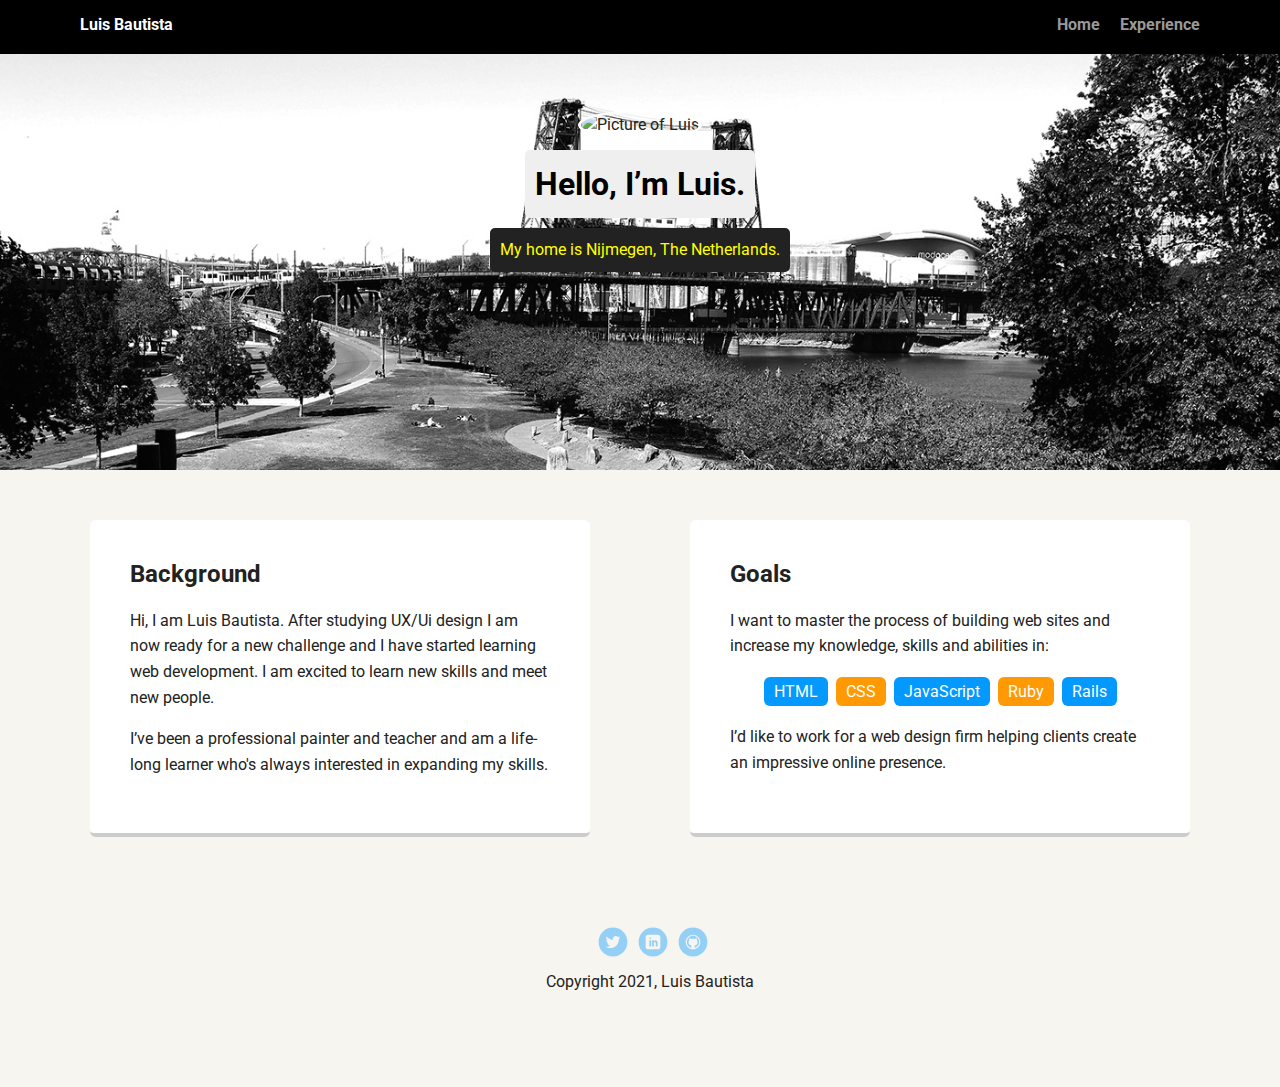
==== portfolio_update_v1/index.html @ 35736180 "Initial commit" ====
<!doctype html>
<html lang="en">
<head>
  <meta charset="utf-8">
  <title>Luis Bautista's Profile</title>
  <meta name="viewport" content="width=device-width, initial-scale=1.0">
  <link rel="stylesheet" href="styles.css">
  <link href="https://fonts.googleapis.com/css?family=Muli%7CRoboto:400,300,500,700,900" rel="stylesheet"></head>
  <body>

    <div class="main-nav">
        <ul class="nav">
          <li class="name">Luis Bautista</li>
          <li><a href="index.html">Home</a></li>
          <li><a href="experience.html">Experience</a></li>
        </ul>
    </div>

    <header>
      <img src="images/Luis.jpg" alt="Picture of Luis" class="profile-image">
      <h1 class="tag name">Hello, I’m Luis.</h1>
      <p class="tag location">My home is Nijmegen, The Netherlands.</p>
    </header>

    <main class="flex">
      <div class="card">
        <h2>Background</h2>
        <p>Hi, I am Luis Bautista. After studying UX/Ui design I am now ready for a new challenge and I have started learning web development.
          I am excited to learn new skills and meet new people.
        </p>
        <p>I’ve been a professional painter and teacher and am a life-long learner who's always interested in expanding my skills.</p>
      </div> 

      <div class="card">
        <h2>Goals</h2>
        <p>I want to master the process of building web sites and increase my knowledge, skills and abilities in:</p>
        <ul class="skills">
          <li>HTML</li>
          <li>CSS</li>
          <li>JavaScript</li>
          <li>Ruby</li>
          <li>Rails</li>
        </ul>
        <p>I’d like to work for a web design firm helping clients create an impressive online presence.</p>
      </div> 

    </main>
    <footer>
      <ul>
        <li><a href="#" class="social twitter">Twitter</a></li>
        <li><a href="#" class="social linkedin">LinkedIn</a></li>
        <li><a href="#" class="social github">Github</a></li>
      </ul>
      <p class="copyright">Copyright 2021, Luis Bautista</p>
    </footer>
  </body>
  </html>
---- portfolio_update_v1/styles.css ----
/* Global Layout Set-up */
* { 
  box-sizing: border-box;
}
  
body {
  margin: 0;
  padding: 0;
  text-align: center;
  font-family: 'Roboto', sans-serif;
  color: #222;
  background: #f7f5f0;
}
/* Link Styles */

a {
  text-decoration: none;
  color: #999;
}
a:hover {
  color: #6633ff;
}

/* Section Styles */

.main-nav {
  width: 100%;
  background: black;
  min-height: 30px;
  padding: 10px;
  position: fixed;
  text-align: center;
}
.nav {
  display: flex;
  justify-content: space-around;
  font-weight: 700;
  list-style-type: none;
  margin: 0 auto;
  padding: 0;
}

.nav .name {
    display: block;
    margin-right: auto;
    color: white;
}
.nav li {
  padding: 5px 10px 10px 10px;
}
.nav a {
  transition: all .5s;
}
.nav a:hover {
  color: white
}

header {
  text-align: center;
  background: url('images/portland.jpg') no-repeat top center ;
  background-size: cover;
  overflow: hidden;
  padding-top: 60px;
}
header {
  line-height: 1.5;
}
header .profile-image {
  margin-top: 50px;
  width: 150px;
  height: 150px;
  border-radius: 50%;
  border: 3px solid white;
  transition: all .5s;
}
header .profile-image:hover {
  transform: scale(1.2) rotate(5deg);
}
.tag {
  background-color: #efefef;
  color: black;
  padding: 10px;
  border-radius: 5px;
  display: table;
  margin: 10px auto;
} 
.location {
  background-color: #222;
  color: yellow;
}
.card {
  margin: 30px;
  padding: 20px 40px 40px;
  max-width: 500px;
  text-align: left;
  background: #fff;
  border-bottom: 4px solid #ccc;
  border-radius: 6px;
  transition: all .5s;
}
.card:hover {
  border-color: #ff99ff;
}

ul.skills {
  padding: 0;
  text-align: center;
}

.skills li {
  border-radius: 6px;
  display: inline-block;
  background: #ff9904;
  color: white;
  padding: 5px 10px;
  margin: 2px;
}

.skills li:nth-child(odd) {
  background: #0399ff;
}

footer {
  width: 100%;
  min-height: 30px;
  padding: 20px 0 40px 20px;
}

footer .copyright {
  top: -8px;
  font-size: .75em;
}

footer ul {
  list-style-type: none;
  margin: 0;
  padding: 0;
}

footer ul li {
  display: inline-block;
}

a.social {
  display: inline-block;
  text-indent: -9999px;
  margin-left: 5px;
  width: 30px;
  height: 30px;
  background-size: 30px 30px;
  opacity: .4;
  transition: all .5s;
}
a.twitter {
  background-image: url(images/twitter.svg);
}
a.linkedin {
  background-image: url(images/linkedin.svg);
}
a.github {
  background-image: url(images/github.svg);
}
a.social:hover {
  opacity: 1;
}
.clearfix {
  clear: both;
}

/* Styles for larger screens */
@media screen and (min-width: 720px) {
  
  .flex {
      display: -ms-flexbox;      /* TWEENER - IE 10 */
      display: flex; 
      max-width: 1200px;
      -ms-flex-pack: distribute;
      justify-content: space-around;
      margin: 0 auto;
  }

  header {
    min-height: 470px;
  }

  .nav {
    max-width: 1200px;
    padding: 0 30px;
  }


  main {
    padding-top: 20px;
  }

  main p {
    line-height: 1.6em;
  }

  footer {
    font-size: 1.3em;
    max-width: 1200px;
    margin: 40px auto;
  }

}
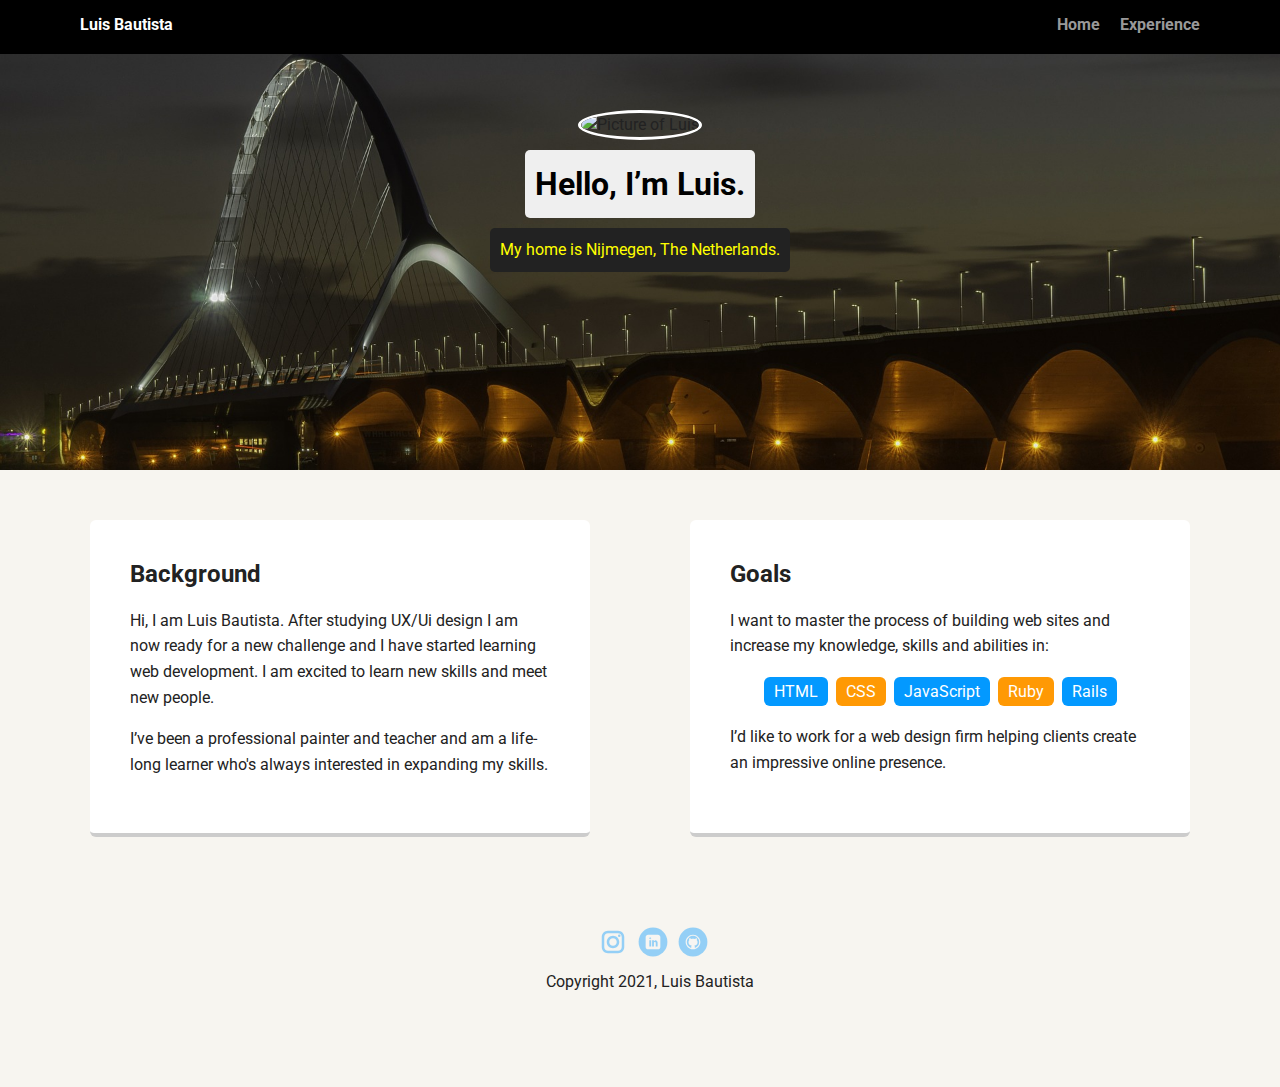
==== commit 7773648b: "social media links added" ====
--- a/portfolio_update_v1/index.html
+++ b/portfolio_update_v1/index.html
@@ -47,9 +47,9 @@
     </main>
     <footer>
       <ul>
-        <li><a href="#" class="social twitter">Twitter</a></li>
-        <li><a href="#" class="social linkedin">LinkedIn</a></li>
-        <li><a href="#" class="social github">Github</a></li>
+        <li><a href="https://www.instagram.com/luis_bautista_nijmegen/" class="social instagram">Instagram</a></li>
+        <li><a href="https://www.linkedin.com/in/luis-bautista-a6039022/" class="social linkedin">LinkedIn</a></li>
+        <li><a href="https://github.com/Oyabun2018" class="social github">Github</a></li>
       </ul>
       <p class="copyright">Copyright 2021, Luis Bautista</p>
     </footer>
--- a/portfolio_update_v1/styles.css
+++ b/portfolio_update_v1/styles.css
@@ -57,7 +57,7 @@
 
 header {
   text-align: center;
-  background: url('images/portland.jpg') no-repeat top center ;
+  background: url('images/nijmegen.jpg') no-repeat top center ;
   background-size: cover;
   overflow: hidden;
   padding-top: 60px;
@@ -151,8 +151,9 @@
   opacity: .4;
   transition: all .5s;
 }
-a.twitter {
-  background-image: url(images/twitter.svg);
+a.instagram {
+  background-image: url(images/instagram.svg);
+  
 }
 a.linkedin {
   background-image: url(images/linkedin.svg);
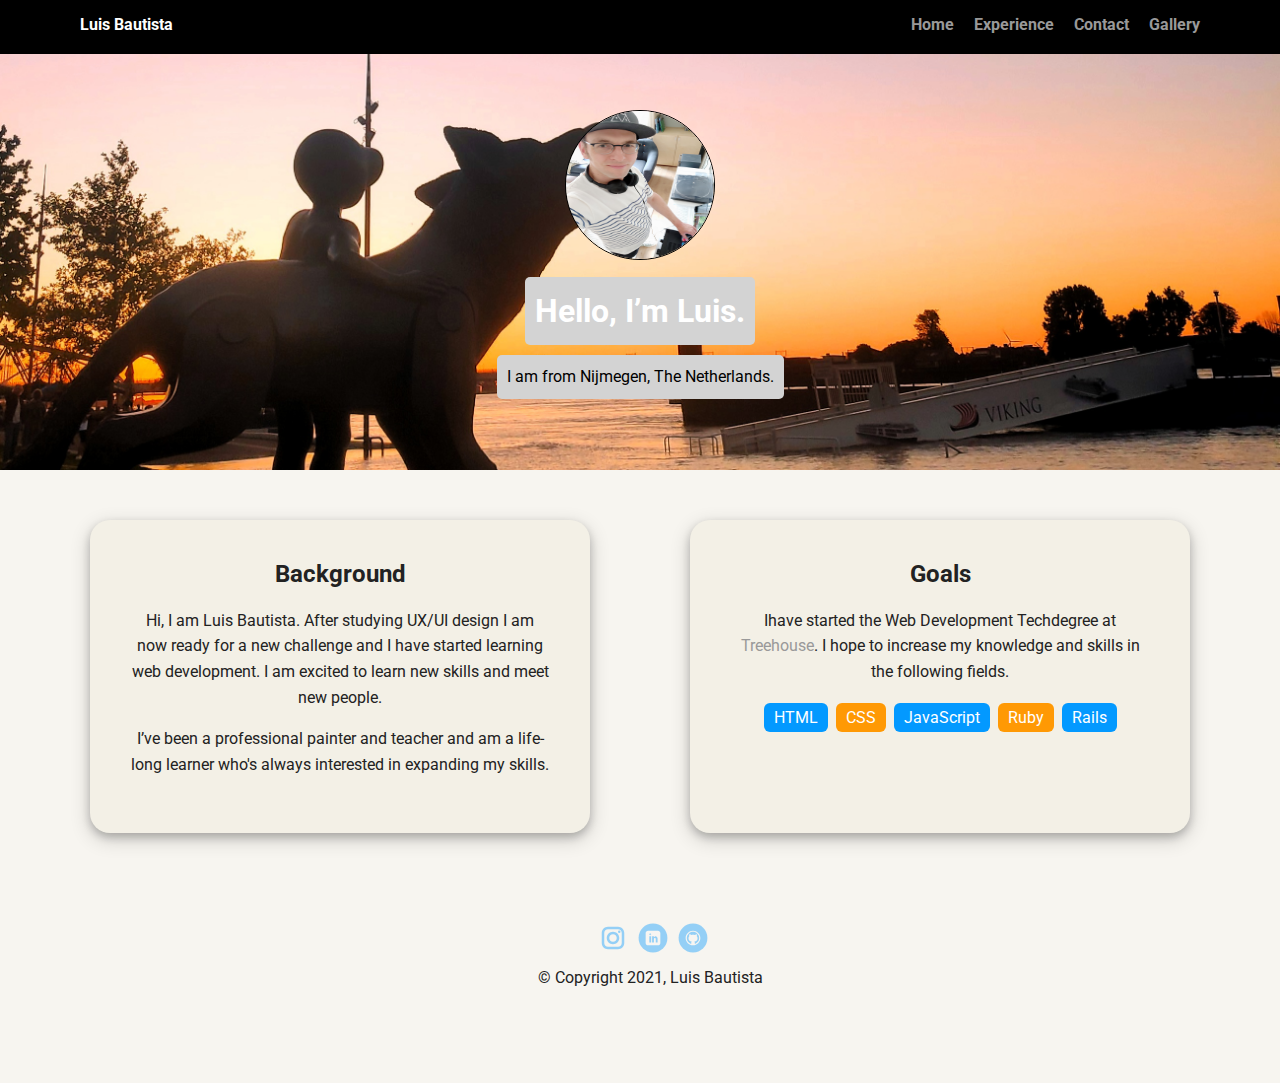
==== commit 82bececd: "final version" ====
--- a/portfolio_update_v1/index.html
+++ b/portfolio_update_v1/index.html
@@ -13,19 +13,21 @@
           <li class="name">Luis Bautista</li>
           <li><a href="index.html">Home</a></li>
           <li><a href="experience.html">Experience</a></li>
+          <li><a href="contact.html">Contact</a></li>
+          <li><a href="gallery.html">Gallery</a></li>
         </ul>
     </div>
 
     <header>
-      <img src="images/Luis.jpg" alt="Picture of Luis" class="profile-image">
+      <img src="images/Luis.png" alt="Picture of Luis" class="profile-image">
       <h1 class="tag name">Hello, I’m Luis.</h1>
-      <p class="tag location">My home is Nijmegen, The Netherlands.</p>
+      <p class="tag location">I am from Nijmegen, The Netherlands.</p>
     </header>
 
     <main class="flex">
       <div class="card">
         <h2>Background</h2>
-        <p>Hi, I am Luis Bautista. After studying UX/Ui design I am now ready for a new challenge and I have started learning web development.
+        <p>Hi, I am Luis Bautista. After studying UX/UI design I am now ready for a new challenge and I have started learning web development.
           I am excited to learn new skills and meet new people.
         </p>
         <p>I’ve been a professional painter and teacher and am a life-long learner who's always interested in expanding my skills.</p>
@@ -33,7 +35,7 @@
 
       <div class="card">
         <h2>Goals</h2>
-        <p>I want to master the process of building web sites and increase my knowledge, skills and abilities in:</p>
+        <p>Ihave started the Web Development Techdegree at <a href="http://www.teamtreehouse.com">Treehouse</a>. I hope to increase my knowledge and skills in the following fields.</p>
         <ul class="skills">
           <li>HTML</li>
           <li>CSS</li>
@@ -41,7 +43,7 @@
           <li>Ruby</li>
           <li>Rails</li>
         </ul>
-        <p>I’d like to work for a web design firm helping clients create an impressive online presence.</p>
+        
       </div> 
 
     </main>
@@ -51,7 +53,7 @@
         <li><a href="https://www.linkedin.com/in/luis-bautista-a6039022/" class="social linkedin">LinkedIn</a></li>
         <li><a href="https://github.com/Oyabun2018" class="social github">Github</a></li>
       </ul>
-      <p class="copyright">Copyright 2021, Luis Bautista</p>
+      <p class="copyright">&copy; Copyright 2021, Luis Bautista</p>
     </footer>
   </body>
   </html>
--- a/portfolio_update_v1/styles.css
+++ b/portfolio_update_v1/styles.css
@@ -57,7 +57,7 @@
 
 header {
   text-align: center;
-  background: url('images/nijmegen.jpg') no-repeat top center ;
+  background: url('images/nijmegen.jpeg') no-repeat  center ;
   background-size: cover;
   overflow: hidden;
   padding-top: 60px;
@@ -69,38 +69,40 @@
   margin-top: 50px;
   width: 150px;
   height: 150px;
-  border-radius: 50%;
-  border: 3px solid white;
-  transition: all .5s;
+  border-radius: 100%;
+  border: 1px solid rgb(0, 0, 0);
+  transition: all 1s;
 }
 header .profile-image:hover {
-  transform: scale(1.2) rotate(5deg);
+  transform: scale(1.2) rotate(15deg);
 }
 .tag {
-  background-color: #efefef;
-  color: black;
+  background-color: lightgrey;
+  color: white;
   padding: 10px;
   border-radius: 5px;
   display: table;
   margin: 10px auto;
 } 
 .location {
-  background-color: #222;
-  color: yellow;
+  background-color: lightgrey;
+  color: black;
 }
 .card {
   margin: 30px;
   padding: 20px 40px 40px;
   max-width: 500px;
-  text-align: left;
-  background: #fff;
-  border-bottom: 4px solid #ccc;
-  border-radius: 6px;
+  text-align: center;
+  background: rgb(243, 240, 230);
+  /* border-bottom: 4px solid #ccc; */
+  border-radius: 20px;
   transition: all .5s;
-}
-.card:hover {
+  /* box-shadow: 10px 10px 5px  grey; */
+  box-shadow: 0 4px 8px 0 rgba(0, 0, 0, 0.2), 0 6px 20px 0 rgba(0, 0, 0, 0.19);
+}
+/* .card:hover {
   border-color: #ff99ff;
-}
+} */
 
 ul.skills {
   padding: 0;
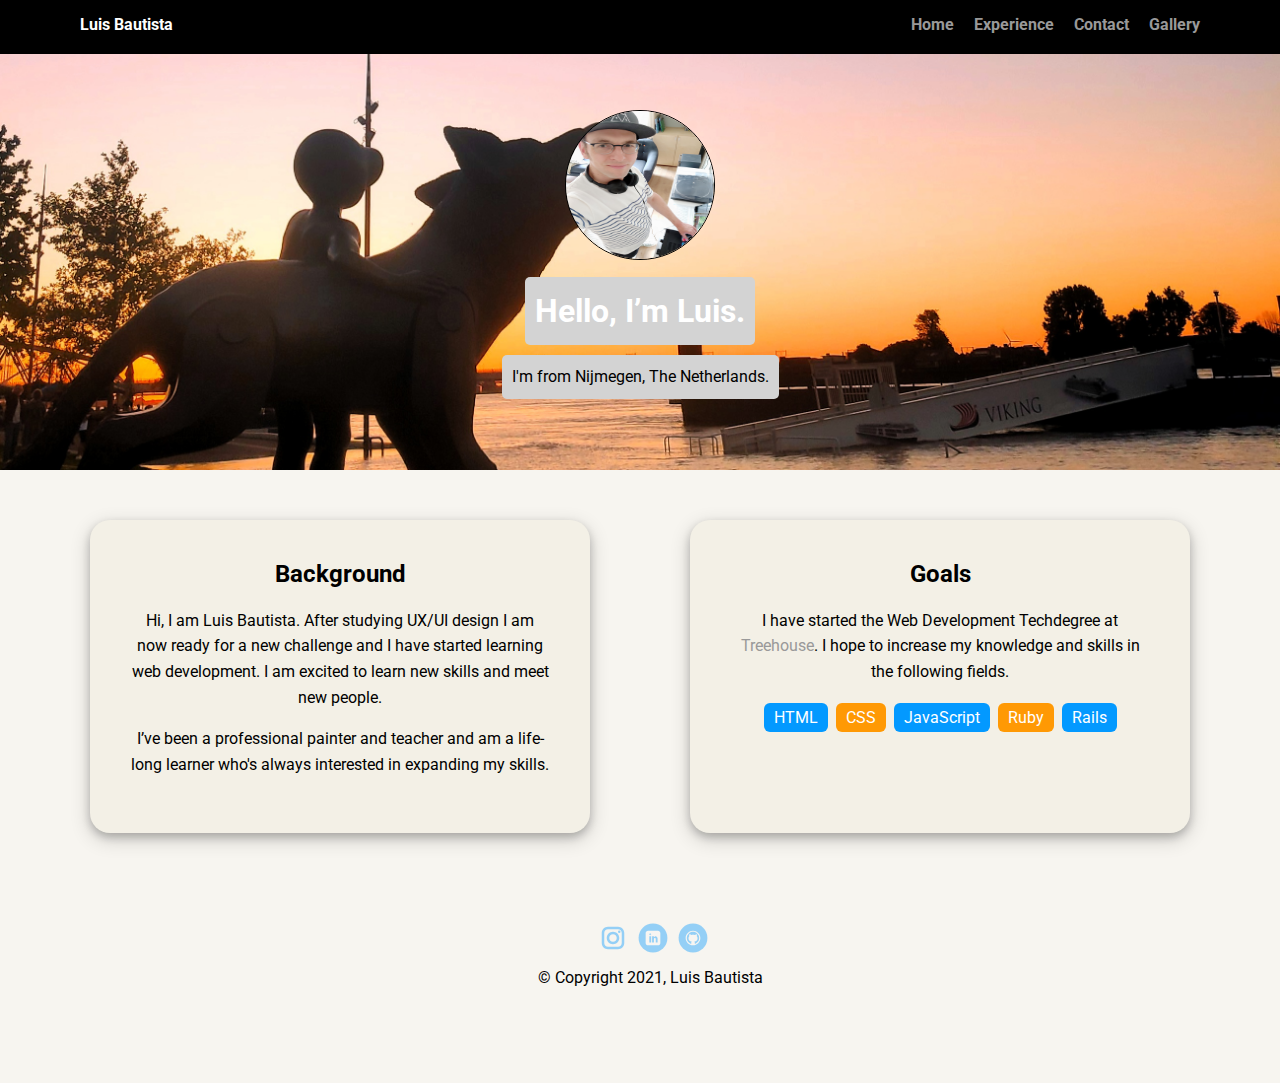
==== commit 78270112: "final update" ====
--- a/portfolio_update_v1/index.html
+++ b/portfolio_update_v1/index.html
@@ -8,7 +8,7 @@
   <link href="https://fonts.googleapis.com/css?family=Muli%7CRoboto:400,300,500,700,900" rel="stylesheet"></head>
   <body>
 
-    <div class="main-nav">
+    <nav class="main-nav">
         <ul class="nav">
           <li class="name">Luis Bautista</li>
           <li><a href="index.html">Home</a></li>
@@ -16,26 +16,26 @@
           <li><a href="contact.html">Contact</a></li>
           <li><a href="gallery.html">Gallery</a></li>
         </ul>
-    </div>
+      </nav>
 
     <header>
       <img src="images/Luis.png" alt="Picture of Luis" class="profile-image">
       <h1 class="tag name">Hello, I’m Luis.</h1>
-      <p class="tag location">I am from Nijmegen, The Netherlands.</p>
+      <p class="tag location">I'm from Nijmegen, The Netherlands.</p>
     </header>
 
     <main class="flex">
-      <div class="card">
+      <section class="card">
         <h2>Background</h2>
         <p>Hi, I am Luis Bautista. After studying UX/UI design I am now ready for a new challenge and I have started learning web development.
           I am excited to learn new skills and meet new people.
         </p>
         <p>I’ve been a professional painter and teacher and am a life-long learner who's always interested in expanding my skills.</p>
-      </div> 
+      </section> 
 
-      <div class="card">
+      <section class="card">
         <h2>Goals</h2>
-        <p>Ihave started the Web Development Techdegree at <a href="http://www.teamtreehouse.com">Treehouse</a>. I hope to increase my knowledge and skills in the following fields.</p>
+        <p>I have started the Web Development Techdegree at <a href="http://www.teamtreehouse.com" target="_blank">Treehouse</a>. I hope to increase my knowledge and skills in the following fields.</p>
         <ul class="skills">
           <li>HTML</li>
           <li>CSS</li>
@@ -43,15 +43,14 @@
           <li>Ruby</li>
           <li>Rails</li>
         </ul>
-        
-      </div> 
+      </section> 
 
     </main>
     <footer>
       <ul>
-        <li><a href="https://www.instagram.com/luis_bautista_nijmegen/" class="social instagram">Instagram</a></li>
-        <li><a href="https://www.linkedin.com/in/luis-bautista-a6039022/" class="social linkedin">LinkedIn</a></li>
-        <li><a href="https://github.com/Oyabun2018" class="social github">Github</a></li>
+        <li><a href="https://www.instagram.com/luis_bautista_nijmegen/" target="_blank" class="social instagram">Instagram</a></li>
+        <li><a href="https://www.linkedin.com/in/luis-bautista-a6039022/" target="_blank" class="social linkedin">LinkedIn</a></li>
+        <li><a href="https://github.com/Oyabun2018" target="_blank" class="social github">Github</a></li>
       </ul>
       <p class="copyright">&copy; Copyright 2021, Luis Bautista</p>
     </footer>
--- a/portfolio_update_v1/styles.css
+++ b/portfolio_update_v1/styles.css
@@ -8,7 +8,7 @@
   padding: 0;
   text-align: center;
   font-family: 'Roboto', sans-serif;
-  color: #222;
+  /* color: #222; */
   background: #f7f5f0;
 }
 /* Link Styles */
@@ -94,10 +94,8 @@
   max-width: 500px;
   text-align: center;
   background: rgb(243, 240, 230);
-  /* border-bottom: 4px solid #ccc; */
   border-radius: 20px;
   transition: all .5s;
-  /* box-shadow: 10px 10px 5px  grey; */
   box-shadow: 0 4px 8px 0 rgba(0, 0, 0, 0.2), 0 6px 20px 0 rgba(0, 0, 0, 0.19);
 }
 /* .card:hover {
